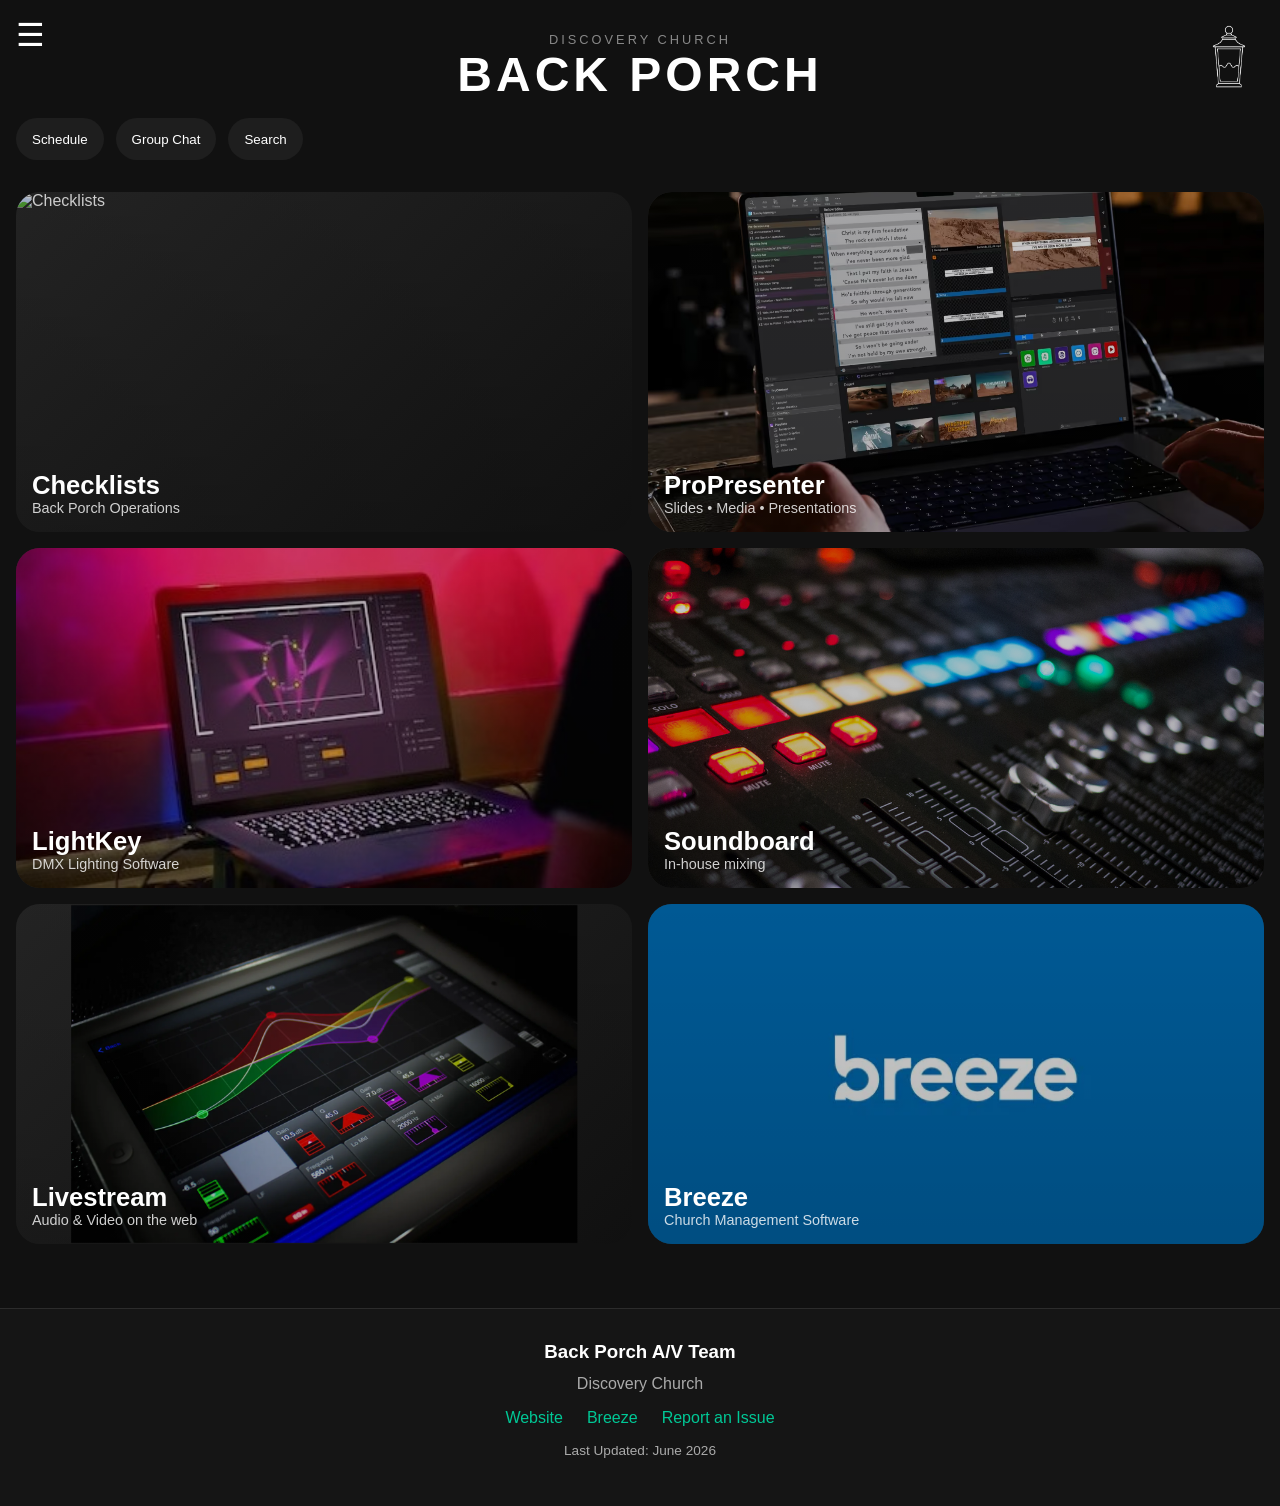
==== index.html @ 5ecaee18 "Initial Back Porch Webpage" ====
<!DOCTYPE html>
<html lang="en">
<head>
    <meta charset="UTF-8">
    <meta name="viewport" content="width=device-width, initial-scale=1.0">
    <title>Back Porch | Discovery Church</title>

    <link rel="stylesheet" href="style.css">
</head>
<body>

    <!-- Side Navigation -->
    <nav id="side-menu">
        <button id="close-menu">&times;</button>

        <h2>Navigation</h2>

        <a href="index.html">Home</a>
        <a href="pages/checklists.html">Checklists</a>
        <a href="pages/propresenter.html">ProPresenter</a>
        <a href="pages/lightkey.html">LightKey</a>
        <a href="pages/soundboard.html">Soundboard</a>
        <a href="pages/livestream.html">Livestream</a>
        <a href="pages/breeze.html">Breeze</a>
    </nav>

    <div id="menu-overlay"></div>

    <!-- Header -->
    <header>
        <button id="menu-button">&#9776;</button>

        <!-- Replace later -->
        <img src="images/lantern_logo-removebg-preview.png"
            alt="Back Porch Logo"
            class="logo">

        <p class="church-name">DISCOVERY CHURCH</p>

        <h1>BACK PORCH</h1>
    </header>

<section class="quick-links-bar">

    <button class="quick-link-btn">
        Schedule
    </button>

    <button class="quick-link-btn">
        Group Chat
    </button>

    <button class="quick-link-btn">
        Search
    </button>

</section>

    <!-- Resource Cards -->
    <main class="card-container">

        <a href="pages/checklists.html"
        class="resource-card fade-in">

            <img
                src="images/banners/checklists.png"
                alt="Checklists"
                class="card-banner">

            <div class="card-overlay"></div>

            <div class="card-content">

                <div class="card-title">
                    Checklists
                </div>

                <div class="card-subtitle">
                    Back Porch Operations
                </div>

            </div>

        </a>

        <a href="pages/propresenter.html"
        class="resource-card fade-in">

            <img
                src="images/banners/propresenter2.png"
                alt="ProPresenter"
                class="card-banner">

            <div class="card-overlay"></div>

            <div class="card-content">

                <div class="card-title">
                    ProPresenter
                </div>

                <div class="card-subtitle">
                    Slides • Media • Presentations
                </div>

            </div>

        </a>

        <a href="pages/lightkey.html"
        class="resource-card fade-in">

            <img
                src="images/banners/lightkey2.jpg"
                alt="LightKey"
                class="card-banner">

            <div class="card-overlay"></div>

            <div class="card-content">

                <div class="card-title">
                    LightKey
                </div>

                <div class="card-subtitle">
                    DMX Lighting Software
                </div>

            </div>

        </a>

        <a href="pages/soundboard.html"
        class="resource-card fade-in">

            <img
                src="images/banners/soundboard.jpg"
                alt="Soundboard"
                class="card-banner">

            <div class="card-overlay"></div>

            <div class="card-content">

                <div class="card-title">
                    Soundboard
                </div>

                <div class="card-subtitle">
                    In-house mixing
                </div>

            </div>

        </a>

        <a href="pages/livestream.html"
        class="resource-card fade-in">

            <img
                src="images/banners/livestream.png"
                alt="LightKey"
                class="card-banner">

            <div class="card-overlay"></div>

            <div class="card-content">

                <div class="card-title">
                    Livestream
                </div>

                <div class="card-subtitle">
                    Audio & Video on the web
                </div>

            </div>

        </a>

        <a href="pages/breeze.html"
        class="resource-card fade-in">

            <img
                src="images/banners/breeze.png"
                alt="Breeze"
                class="card-banner">

            <div class="card-overlay"></div>

            <div class="card-content">

                <div class="card-title">
                    Breeze
                </div>

                <div class="card-subtitle">
                    Church Management Software
                </div>

            </div>

        </a>

    </main>

    <footer>

    <div class="footer-content">

        <h3>Back Porch A/V Team</h3>

        <p>
            Discovery Church
            <br>
        </p>

        <div class="footer-links">

            <a href="https://discoveryal.church/#main_menu"
               target="_blank"
               rel="noopener noreferrer">
                Website
            </a>

            <a href="https://discoverychurch777.breezechms.com/r/dashboard"
               target="_blank"
               rel="noopener noreferrer">
                Breeze
            </a>

            <a href="mailto:nehemiah.groder@icloud.com">
                Report an Issue
            </a>

        </div>

        <p class="footer-updated">
            Last Updated: June 2026
        </p>

    </div>

    </footer>

    <script src="script.js"></script>

</body>
</html>
---- style.css ----
/* ---------- Global ---------- */

* {
    margin: 0;
    padding: 0;
    box-sizing: border-box;
}

body {
    background: #111;
    color: white;
    font-family: -apple-system, BlinkMacSystemFont, sans-serif;
}

/* ---------- Header ---------- */

header {
    text-align: center;
    padding: 2rem 1rem 1rem;
    position: relative;
}

.church-name {
    color: #888;
    letter-spacing: 3px;
    font-size: .8rem;
}

.logo {
    width: 70px;

    position: absolute;

    right: 1rem;
    top: 1rem
}

h1 {
    font-size: 2.1rem;
    letter-spacing: 4px;
}

/* ---------- Menu ---------- */

#menu-button {
    position: absolute;
    left: 1rem;
    top: 1rem;

    background: none;
    border: none;
    color: white;

    font-size: 2rem;
    cursor: pointer;
}

#side-menu {
    position: fixed;

    top: 0;
    left: -280px;

    width: 280px;
    height: 100vh;

    background: #1c1c1c;

    padding: 2rem;

    z-index: 1000;

    transition: left .3s ease;
}

#side-menu.open {
    left: 0;
}

#side-menu h2 {
    margin-bottom: 2rem;
}

#side-menu a {
    display: block;
    color: white;
    text-decoration: none;
    margin-bottom: 1rem;
}

#close-menu {
    background: none;
    border: none;
    color: white;
    font-size: 2rem;
    margin-bottom: 2rem;
    cursor: pointer;
}

#menu-overlay {
    position: fixed;
    inset: 0;

    background: rgba(0,0,0,.5);

    opacity: 0;
    visibility: hidden;

    transition: .3s;

    z-index: 999;
}

#menu-overlay.show {
    opacity: 1;
    visibility: visible;
}

/* ---------- Quick Links ---------- */

.quick-links-bar {
    display: flex;
    gap: .75rem;

    padding: 0 1rem 1rem;

    overflow-x: auto;
}

.quick-link-btn {
    border: none;

    background: #1e1e1e;

    color: white;

    padding: .85rem 1rem;

    border-radius: 999px;

    white-space: nowrap;

    cursor: pointer;

    transition: .25s ease;
}

.quick-link-btn:hover {
    background: #2a2a2a;
}

.quick-link-btn:active {
    transform: scale(.96);
}
/* ---------- Cards ---------- */

.card-container {
    padding: 1rem;

    display: grid;
    gap: 1rem;
}

.resource-card {
    text-decoration: none;
    color: white;

    border-radius: 24px;

    overflow: hidden;

    min-height: 220px;

    position: relative;

    background: linear-gradient(
        135deg,
        #2c2c2c,
        #171717
    );

    transition:
        transform .25s ease,
        box-shadow .25s ease;
}

@media (hover: hover) {
    .resource-card:hover {
        transform: translateY(-12px);

        box-shadow:
            0 25px 50px rgba(0,0,0,.45);
    }
}

.resource-card:active {
    transform: scale(.93);
}

.card-image {
    position: absolute;
    inset: 0;

    background:
        linear-gradient(
            rgba(0,0,0,.15),
            rgba(0,0,0,.55)
        );
    
    transition: transform .4s ease;
}

@media (hover: hover) {
    .resource-card:hover .card-image {
        transform: scale(1.05);
    }
}

.card-title {
    position: absolute;

    bottom: 1rem;
    left: 0rem;

    font-size: 1.6rem;
    font-weight: bold;
}

.card-banner {
    position: absolute;

    inset: 0;

    width: 100%;
    height: 100%;

    object-fit: cover;

    transition:
        transform .4s ease,
        filter .4s ease;
}

@media (hover:hover) {
    .resource-card:hover .card-banner {
        transform: scale(1.10);

        filter:brightness(1.2);
    }
}

.card-overlay {
    position: absolute;

    inset: 0;

    background:
        linear-gradient(
            rgba(0,0,0,.2),
            rgba(0,0,0,.3)
        );
}

.card-content {
    position: absolute;

    left: 1rem;
    right: 1rem;
    bottom: 1rem;

    z-index: 2;
}

.card-subtitle {
    color: rgba(255,255,255,.8);

    margin-top: .25rem;

    font-size: .9rem;
}

/* ---------- Card Colors ---------- */

.propresenter {
    background:
        linear-gradient(
            135deg,
            #ff8c1a,
            #ff5e00
        );
}

.lightkey {
    background:
        linear-gradient(
            135deg,
            #3f66ff,
            #111d50
        );
}

.soundboard {
    background:
        linear-gradient(
            135deg,
            #666,
            #222
        );
}

.livestream {
    background:
        linear-gradient(
            135deg,
            #8f2cff,
            #32124e
        );
}

.breeze {
    background:
        linear-gradient(
            135deg,
            #00c896,
            #005d48
        );
}

/* ---------- Scroll Animations ---------- */

.fade-in {
    opacity: 0;
    transform: translateY(40px);
}

.fade-in.visible {
    opacity: 1;
    transform: translateY(0);

    transition:
        opacity .8s ease,
        transform .8s ease;
}

/* ---------- Desktop ---------- */

@media (min-width: 900px) {

    .card-container {
        grid-template-columns: repeat(2, 1fr);
    }

    .resource-card {
        min-height: 340px
    }

    h1 {
        font-size: 3rem;
    }

}

/* ---------- Content Pages ---------- */

.content-page {
    max-width: 900px;

    margin: auto;

    padding: 1rem;
}

.back-link {
    display: inline-block;

    margin-bottom: 1rem;

    color: #bbb;

    text-decoration: none;
}

.content-card {
    background: #1c1c1c;

    padding: 1.5rem;

    border-radius: 20px;

    margin-bottom: 1rem;
}

.content-card h2 {
    margin-bottom: .75rem;
}

/* ---------- Article Pages ---------- */

.article-card {
    background: #1c1c1c;

    border-radius: 20px;

    padding: 2rem;

    line-height: 1.8;
}

.article-card h2 {
    margin-top: 2rem;
    margin-bottom: .75rem;
}

.article-card p {
    margin-bottom: 1rem;
}

.article-card ul,
.article-card ol {
    margin-left: 1.5rem;
    margin-bottom: 1rem;
}

.article-card li {
    margin-bottom: .5rem;
}

.article-meta {
    color: #888;

    font-size: .85rem;

    margin-bottom: 1rem;
}

.article-intro {
    color: #ccc;

    font-size: 1.05rem;
}

.article-card hr {
    border: none;

    height: 1px;

    background: #333;

    margin: 2rem 0;
}

.article-card blockquote {
    border-left: 4px solid #00c896;

    padding-left: 1rem;

    margin: 1rem 0;

    color: #ccc;
}

/* ---------- Resource Cards ---------- */

.resource-grid {
    display: grid;
    gap: 1rem;
}

.resource-link {
    display: block;

    background: #252525;

    color: white;

    text-decoration: none;

    padding: 1rem 1.25rem;

    border-radius: 18px;

    transition:
        transform .25s ease,
        background .25s ease,
        box-shadow .25s ease;
}

.resource-link:hover {
    background: #2e2e2e;

    transform: translateY(-3px);

    box-shadow:
        0 10px 25px rgba(0,0,0,.25);
}

.resource-link:active {
    transform: scale(.98);
}

.resource-link h3 {
    margin-bottom: .25rem;
}

.resource-link p {
    color: #aaa;
    font-size: .9rem;
}

/* ---------- Accordian ---------- */

.accordion {
    border-left: 4px solid #2c2c2c;

    background: #1c1c1c;

    border-radius: 20px;

    margin-bottom: 1rem;

    overflow: hidden;
}

.accordion.links {
    border-left-color: #00c896;
}

.accordion.resources {
    border-left-color: #ff8c1a;
}

.acordian:hover {
    box-shadow:
        0 10px 25px rgba(0,0,0,.2);
}

.accordion summary {
    list-style: none;

    cursor: pointer;

    padding: 1.25rem;

    font-weight: 600;

    font-size: 1.5rem;

    display: flex;

    justify-content: space-between;

    align-items: center;
}

.accordion-content {
    padding:
        0 1.25rem 1.25rem;
}

/* ---------- Footer ---------- */

footer {
    margin-top: 3rem;

    border-top: 1px solid #2c2c2c;

    padding: 2rem 1rem;

    background: #151515;
}

.footer-content {
    max-width: 900px;

    margin: auto;

    text-align: center;
}

.footer-content h3 {
    margin-bottom: .75rem;
}

.footer-content p {
    color: #aaa;

    margin-bottom: 1rem;
}

.footer-links {
    display: flex;

    justify-content: center;

    gap: 1.5rem;

    flex-wrap: wrap;

    margin-bottom: 1rem;
}

.footer-links a {
    color: #00c896;

    text-decoration: none;

    transition: opacity .25s ease;
}

.footer-links a:hover {
    opacity: .7;
}

.footer-updated {
    font-size: .85rem;
    color: #777;
}
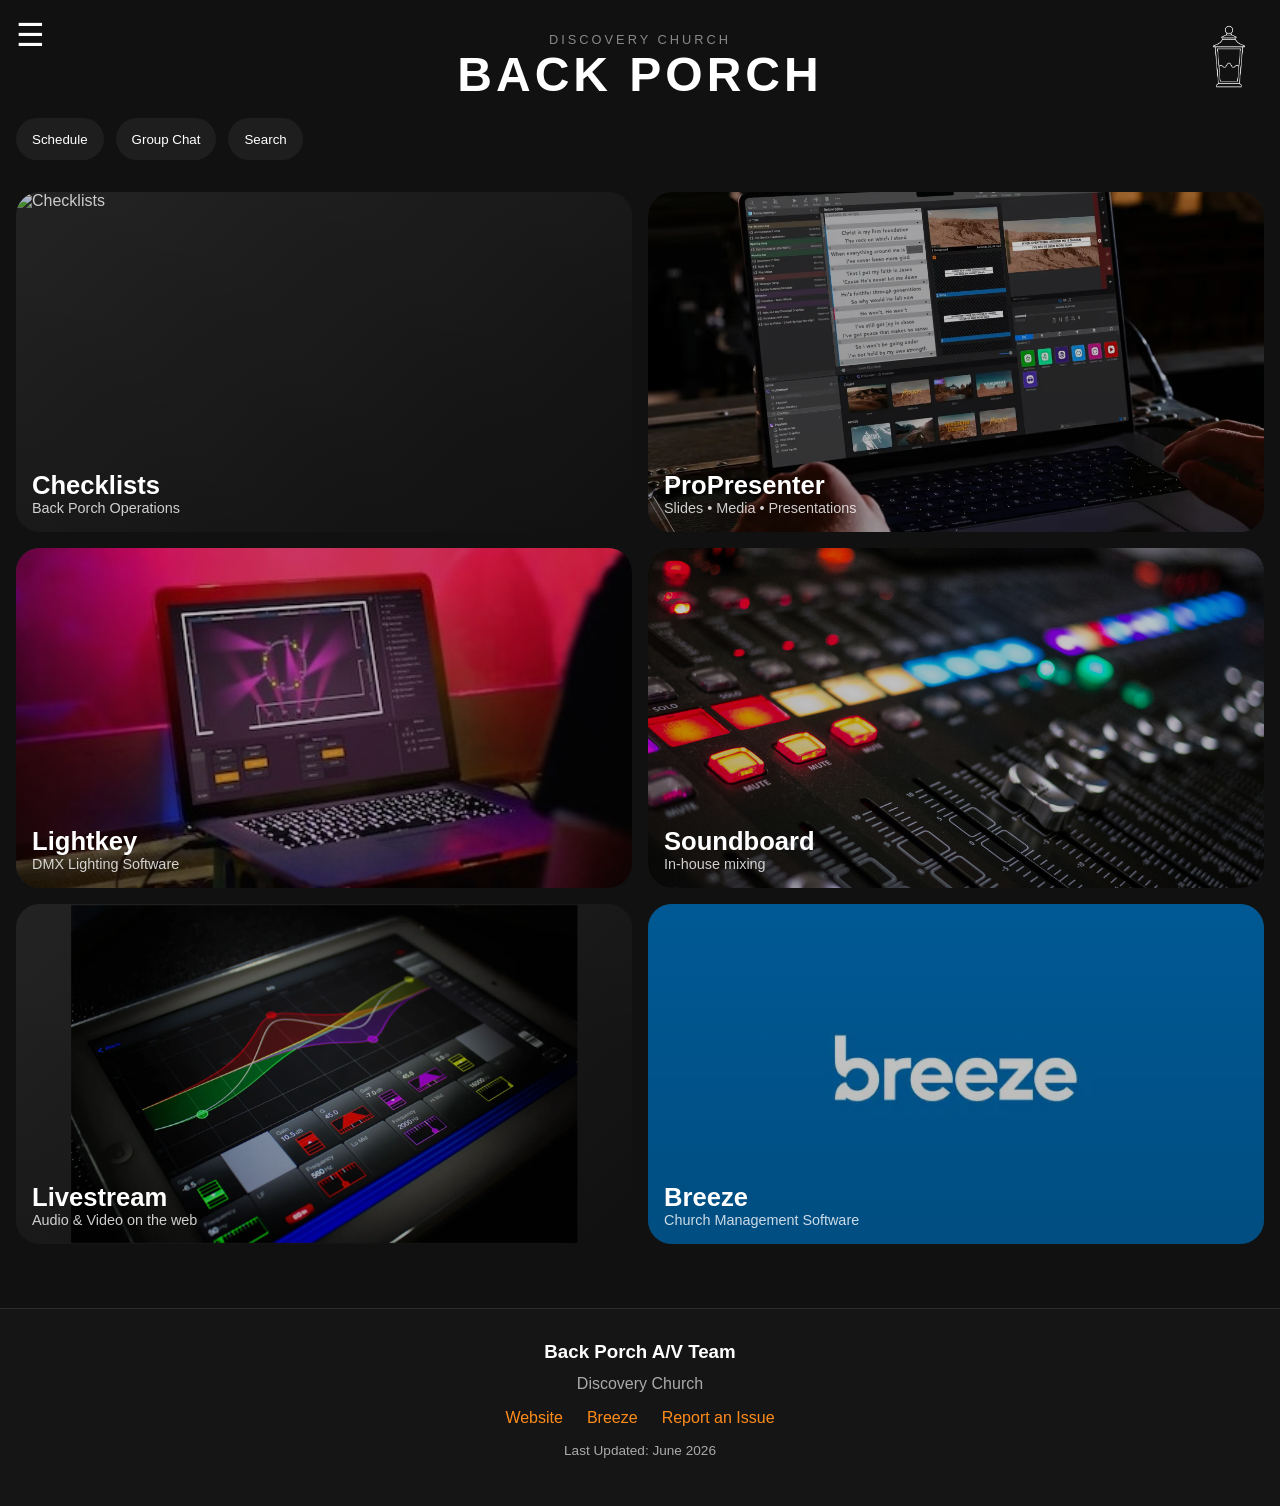
==== commit 1f019a99: "Edited Article Template, Added border colors, linked user manuals and tutorial videos" ====
--- a/index.html
+++ b/index.html
@@ -18,7 +18,7 @@
         <a href="index.html">Home</a>
         <a href="pages/checklists.html">Checklists</a>
         <a href="pages/propresenter.html">ProPresenter</a>
-        <a href="pages/lightkey.html">LightKey</a>
+        <a href="pages/lightkey.html">Lightkey</a>
         <a href="pages/soundboard.html">Soundboard</a>
         <a href="pages/livestream.html">Livestream</a>
         <a href="pages/breeze.html">Breeze</a>
@@ -112,15 +112,15 @@
 
             <img
                 src="images/banners/lightkey2.jpg"
-                alt="LightKey"
-                class="card-banner">
-
-            <div class="card-overlay"></div>
-
-            <div class="card-content">
-
-                <div class="card-title">
-                    LightKey
+                alt="Lightkey"
+                class="card-banner">
+
+            <div class="card-overlay"></div>
+
+            <div class="card-content">
+
+                <div class="card-title">
+                    Lightkey
                 </div>
 
                 <div class="card-subtitle">
--- a/style.css
+++ b/style.css
@@ -381,6 +381,8 @@
 }
 
 .content-card {
+    border-left: 4px solid #2c2c2c;
+
     background: #1c1c1c;
 
     padding: 1.5rem;
@@ -392,6 +394,18 @@
 
 .content-card h2 {
     margin-bottom: .75rem;
+}
+
+.content-card.overview {
+    border-left-color: #c13dff;
+}
+
+.content-card.notes {
+    border-left-color: #e8dd17;
+}
+
+.content-card.links {
+    border-left-color: #2a8dff;
 }
 
 /* ---------- Article Pages ---------- */
@@ -600,7 +614,7 @@
 }
 
 .footer-links a {
-    color: #00c896;
+    color: #ff8c1a;
 
     text-decoration: none;
 
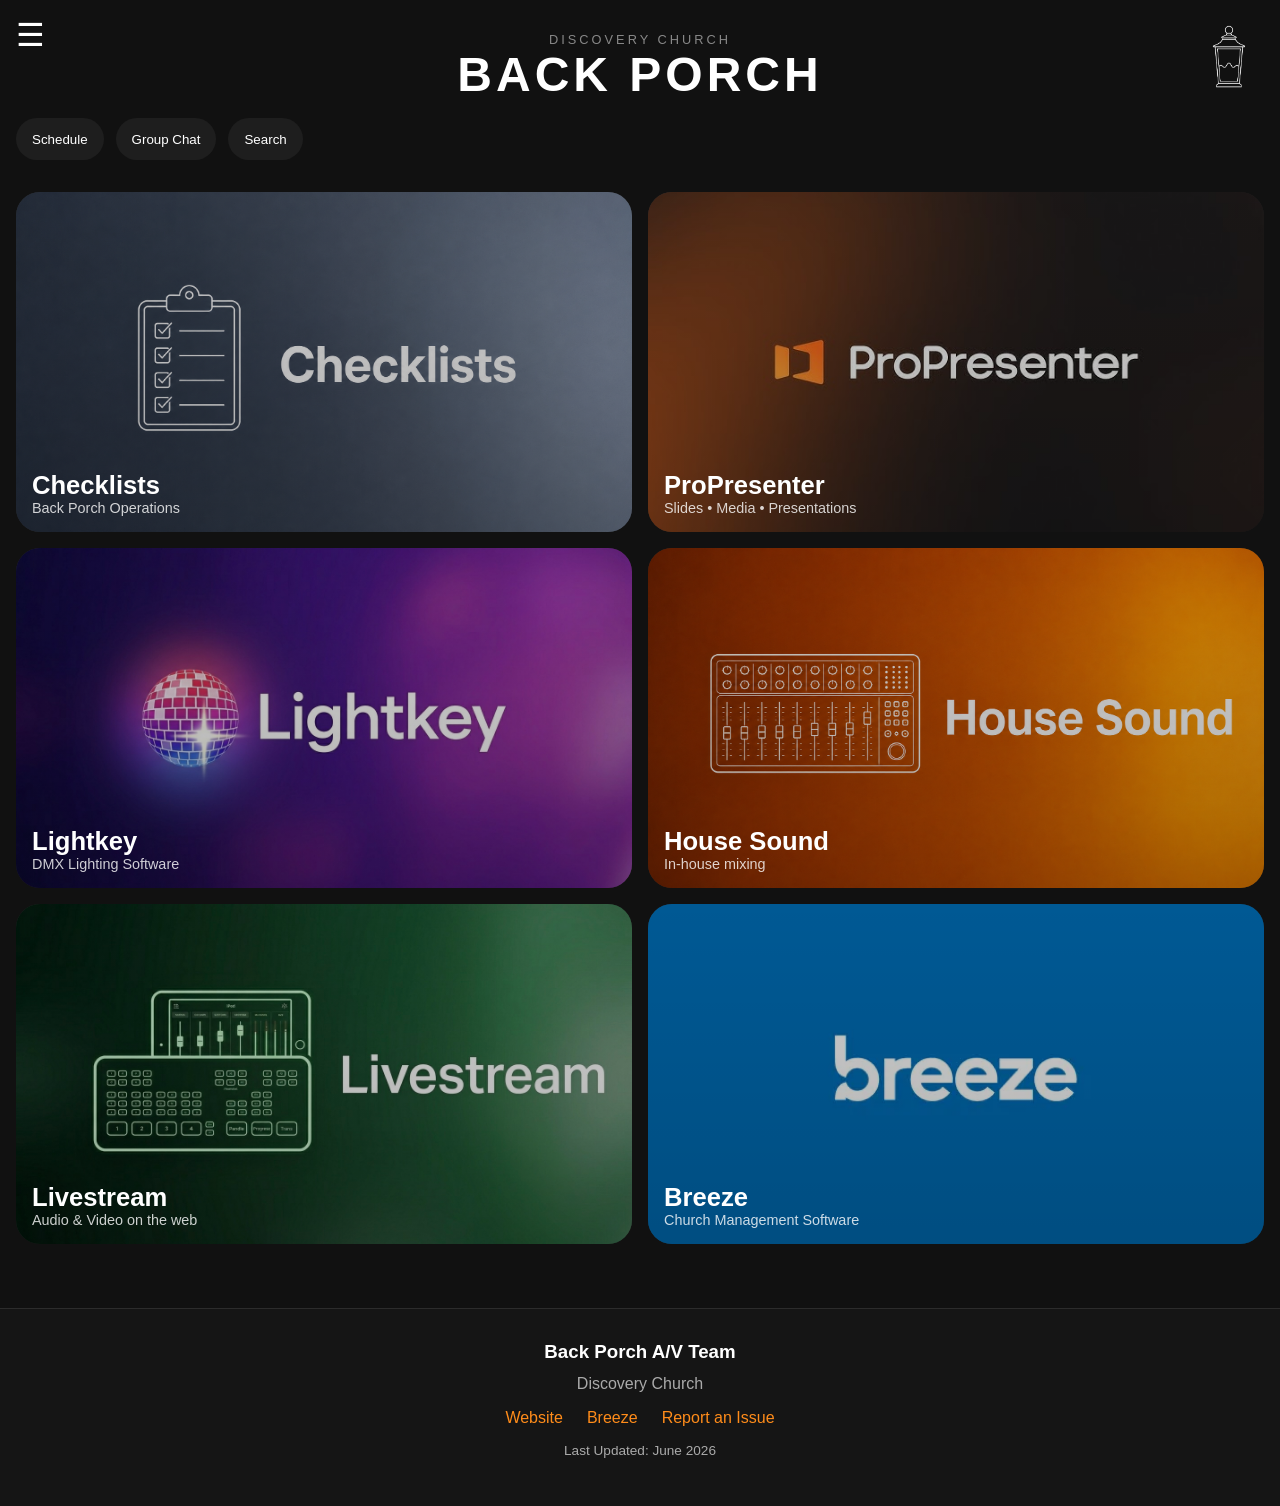
==== commit d81d861e: "Updated all banner images to a logo + text format. Changed 'soundboard' to 'house sound' across the " ====
--- a/index.html
+++ b/index.html
@@ -19,7 +19,7 @@
         <a href="pages/checklists.html">Checklists</a>
         <a href="pages/propresenter.html">ProPresenter</a>
         <a href="pages/lightkey.html">Lightkey</a>
-        <a href="pages/soundboard.html">Soundboard</a>
+        <a href="pages/housesound.html">House Sound</a>
         <a href="pages/livestream.html">Livestream</a>
         <a href="pages/breeze.html">Breeze</a>
     </nav>
@@ -87,7 +87,7 @@
         class="resource-card fade-in">
 
             <img
-                src="images/banners/propresenter2.png"
+                src="images/banners/propresenter.jpg"
                 alt="ProPresenter"
                 class="card-banner">
 
@@ -111,7 +111,7 @@
         class="resource-card fade-in">
 
             <img
-                src="images/banners/lightkey2.jpg"
+                src="images/banners/lightkey3.jpeg"
                 alt="Lightkey"
                 class="card-banner">
 
@@ -131,20 +131,20 @@
 
         </a>
 
-        <a href="pages/soundboard.html"
-        class="resource-card fade-in">
-
-            <img
-                src="images/banners/soundboard.jpg"
-                alt="Soundboard"
-                class="card-banner">
-
-            <div class="card-overlay"></div>
-
-            <div class="card-content">
-
-                <div class="card-title">
-                    Soundboard
+        <a href="pages/housesound.html"
+        class="resource-card fade-in">
+
+            <img
+                src="images/banners/housesound.png"
+                alt="House Sound"
+                class="card-banner">
+
+            <div class="card-overlay"></div>
+
+            <div class="card-content">
+
+                <div class="card-title">
+                    House Sound
                 </div>
 
                 <div class="card-subtitle">
@@ -159,7 +159,7 @@
         class="resource-card fade-in">
 
             <img
-                src="images/banners/livestream.png"
+                src="images/banners/livestream2.jpeg"
                 alt="LightKey"
                 class="card-banner">
 
